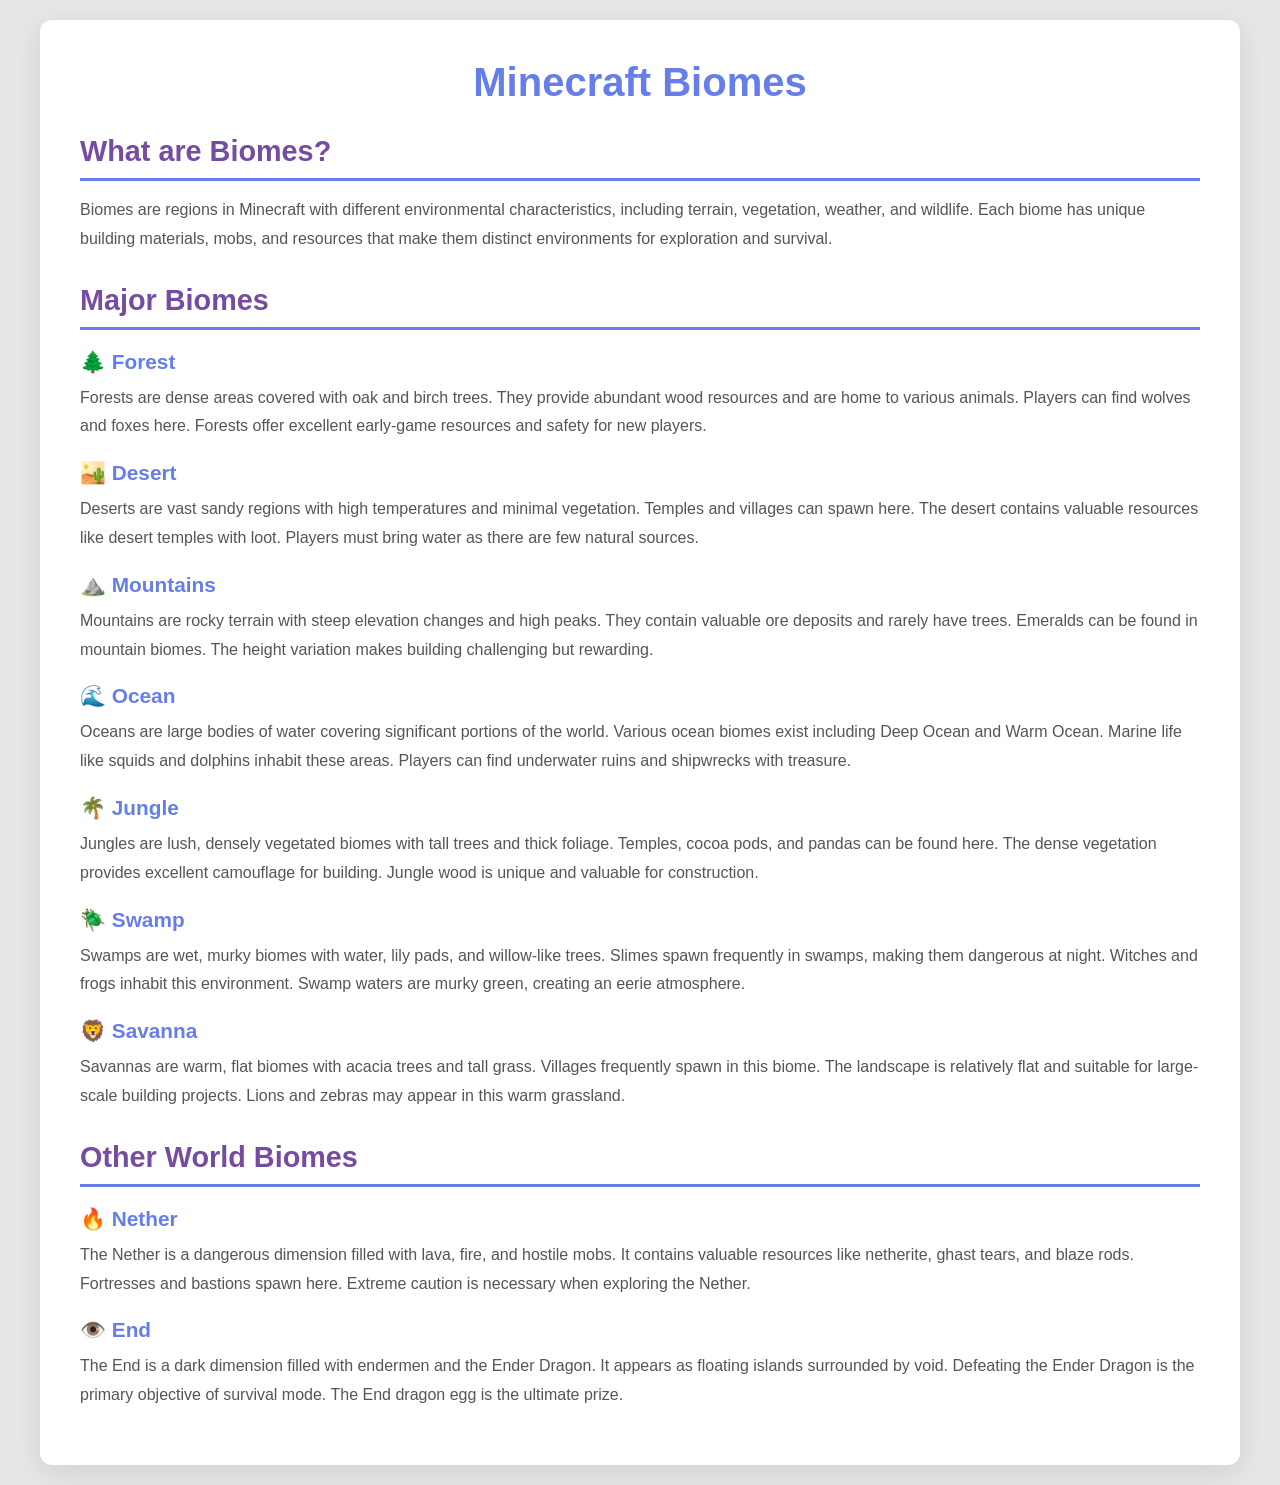
==== pages/biomes.html @ f0728269 "nothing surprising" ====
<!DOCTYPE html>
<html lang="en">
<head>
    <meta charset="UTF-8">
    <meta name="viewport" content="width=device-width, initial-scale=1.0">
    <title>MineWiki - Biomes</title>
    <link rel="stylesheet" href="/css/style4.css">
</head>
<body>
    <div>
        <h1>Minecraft Biomes</h1>

        <h2 id="what-are-biomes">What are Biomes?</h2>
        <p>Biomes are regions in Minecraft with different environmental characteristics, including terrain, vegetation, weather, and wildlife. Each biome has unique building materials, mobs, and resources that make them distinct environments for exploration and survival.</p>
        
        <h2 id="major-biomes">Major Biomes</h2>

        <h3 id="forest">🌲 Forest</h3>
        <p>Forests are dense areas covered with oak and birch trees. They provide abundant wood resources and are home to various animals. Players can find wolves and foxes here. Forests offer excellent early-game resources and safety for new players.</p>

        <h3 id="desert">🏜️ Desert</h3>
        <p>Deserts are vast sandy regions with high temperatures and minimal vegetation. Temples and villages can spawn here. The desert contains valuable resources like desert temples with loot. Players must bring water as there are few natural sources.</p>
        
        <h3 id="mountains">⛰️ Mountains</h3>
        <p>Mountains are rocky terrain with steep elevation changes and high peaks. They contain valuable ore deposits and rarely have trees. Emeralds can be found in mountain biomes. The height variation makes building challenging but rewarding.</p>
        
        <h3 id="ocean">🌊 Ocean</h3>
        <p>Oceans are large bodies of water covering significant portions of the world. Various ocean biomes exist including Deep Ocean and Warm Ocean. Marine life like squids and dolphins inhabit these areas. Players can find underwater ruins and shipwrecks with treasure.</p>
        
        <h3 id="jungle">🌴 Jungle</h3>
        <p>Jungles are lush, densely vegetated biomes with tall trees and thick foliage. Temples, cocoa pods, and pandas can be found here. The dense vegetation provides excellent camouflage for building. Jungle wood is unique and valuable for construction.</p>
        
        <h3 id="swamp">🪲 Swamp</h3>
        <p>Swamps are wet, murky biomes with water, lily pads, and willow-like trees. Slimes spawn frequently in swamps, making them dangerous at night. Witches and frogs inhabit this environment. Swamp waters are murky green, creating an eerie atmosphere.</p>

        <h3 id="savanna">🦁 Savanna</h3>
        <p>Savannas are warm, flat biomes with acacia trees and tall grass. Villages frequently spawn in this biome. The landscape is relatively flat and suitable for large-scale building projects. Lions and zebras may appear in this warm grassland.</p>

        <h2 id="other-world-biomes">Other World Biomes</h2>
        
        <h3 id="nether">🔥 Nether</h3>
        <p>The Nether is a dangerous dimension filled with lava, fire, and hostile mobs. It contains valuable resources like netherite, ghast tears, and blaze rods. Fortresses and bastions spawn here. Extreme caution is necessary when exploring the Nether.</p>
        
        <h3 id="end">👁️ End</h3>
        <p>The End is a dark dimension filled with endermen and the Ender Dragon. It appears as floating islands surrounded by void. Defeating the Ender Dragon is the primary objective of survival mode. The End dragon egg is the ultimate prize.</p>
        
    </div>
</body>
</html>
---- css/style4.css ----
* {
    margin: 0;
    padding: 0;
    box-sizing: border-box;
}

body {
    font-family: Google Sans, sans-serif;
    background:#e7e7e7;
    color: #333;
    min-height: 100vh;
    padding: 20px;
}

div {
    background: white;
    border-radius: 12px;
    box-shadow: 0 8px 32px rgba(0, 0, 0, 0.1);
    padding: 40px;
    max-width: 1200px;
    margin: 0 auto;
    font-family: Google Sans, sans-serif;
}

h1 {
    color: #667eea;
    font-size: 2.5em;
    margin-bottom: 20px;
    text-align: center;
}

h2 {
    color: #764ba2;
    font-size: 1.8em;
    margin: 30px 0 15px 0;
    border-bottom: 3px solid #667eea;
    padding-bottom: 10px;
}

h3 {
    color: #667eea;
    font-size: 1.3em;
    margin: 20px 0 10px 0;
}

h4 {
    color: #555;
    font-size: 1em;
    margin: 15px 0 8px 0;
}

p {
    line-height: 1.8;
    color: #555;
    margin-bottom: 15px;
}

a {
    color: #667eea;
    text-decoration: none;
    transition: all 0.3s ease;
}

a:hover {
    color: #764ba2;
    text-decoration: underline;
}
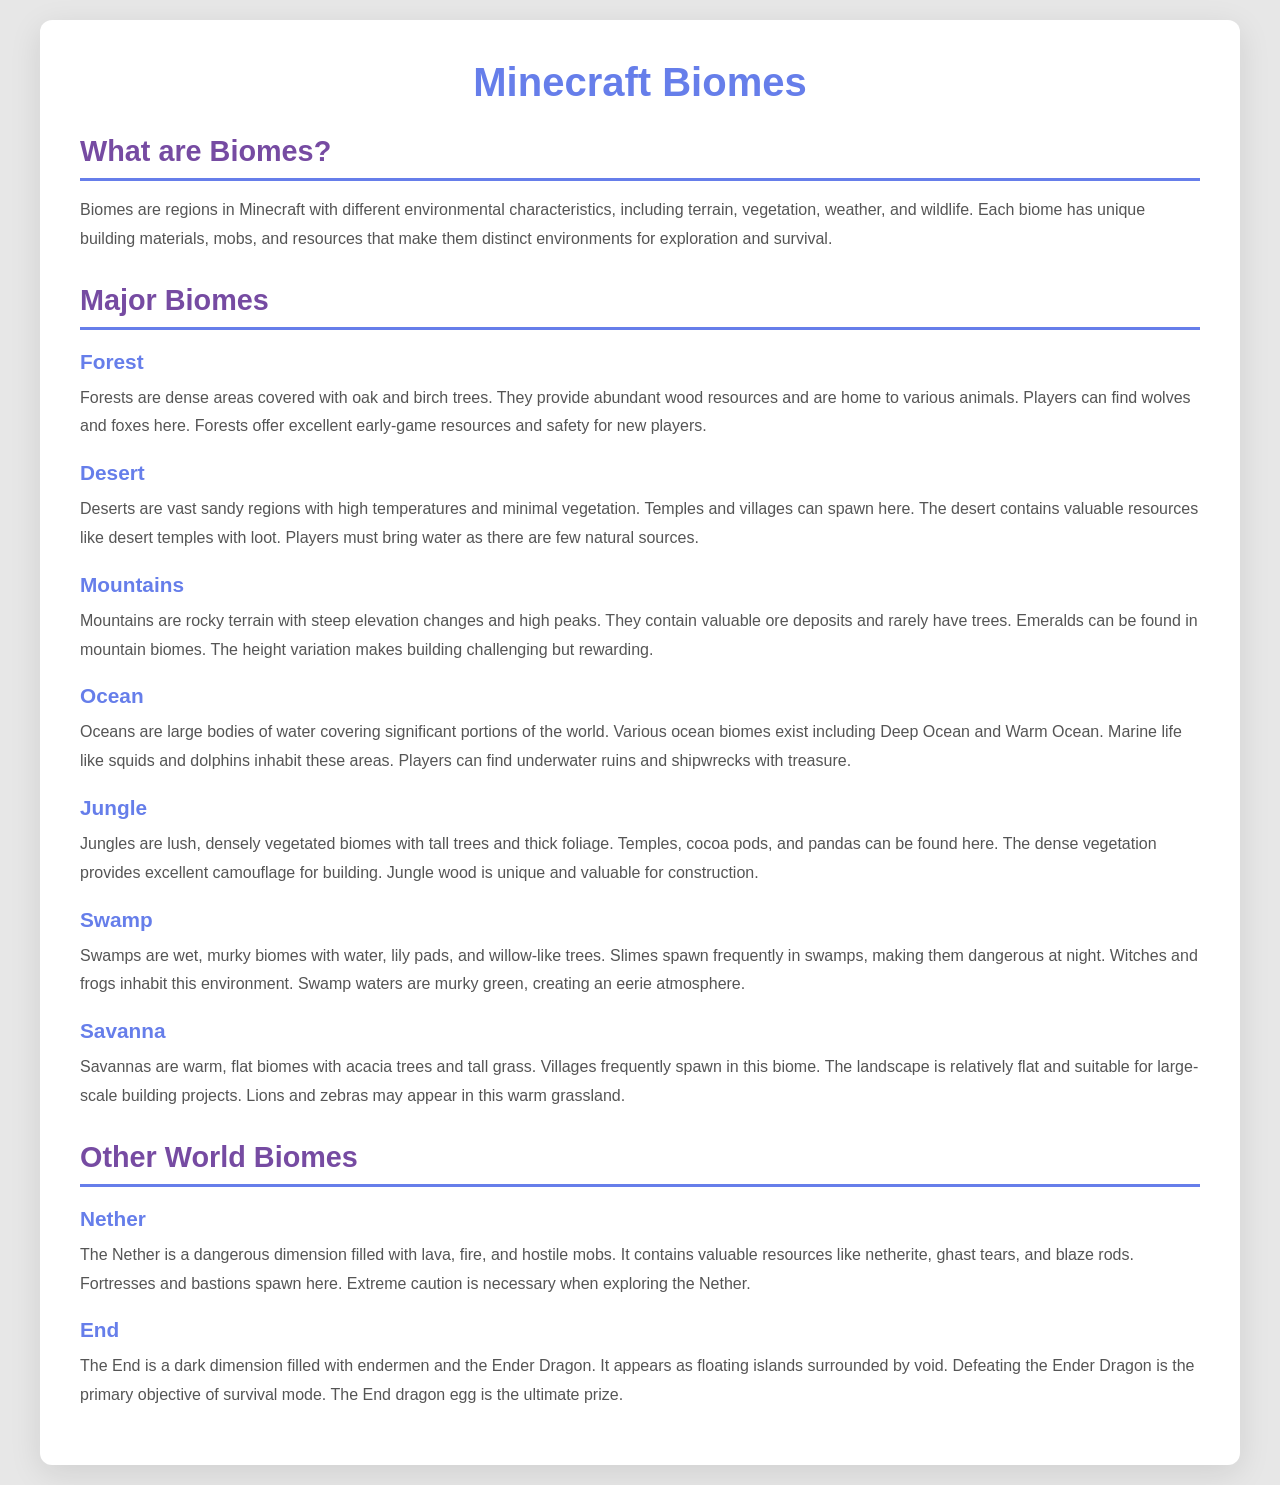
==== commit 4e6f2d75: "fixed errors with pages and css" ====
--- a/pages/biomes.html
+++ b/pages/biomes.html
@@ -4,7 +4,7 @@
     <meta charset="UTF-8">
     <meta name="viewport" content="width=device-width, initial-scale=1.0">
     <title>MineWiki - Biomes</title>
-    <link rel="stylesheet" href="/css/style4.css">
+    <link rel="stylesheet" href="../css/style4.css">
 </head>
 <body>
     <div>
@@ -15,35 +15,34 @@
         
         <h2 id="major-biomes">Major Biomes</h2>
 
-        <h3 id="forest">🌲 Forest</h3>
+        <h3 id="forest">Forest</h3>
         <p>Forests are dense areas covered with oak and birch trees. They provide abundant wood resources and are home to various animals. Players can find wolves and foxes here. Forests offer excellent early-game resources and safety for new players.</p>
 
-        <h3 id="desert">🏜️ Desert</h3>
+        <h3 id="desert">Desert</h3>
         <p>Deserts are vast sandy regions with high temperatures and minimal vegetation. Temples and villages can spawn here. The desert contains valuable resources like desert temples with loot. Players must bring water as there are few natural sources.</p>
         
-        <h3 id="mountains">⛰️ Mountains</h3>
+        <h3 id="mountains">Mountains</h3>
         <p>Mountains are rocky terrain with steep elevation changes and high peaks. They contain valuable ore deposits and rarely have trees. Emeralds can be found in mountain biomes. The height variation makes building challenging but rewarding.</p>
         
-        <h3 id="ocean">🌊 Ocean</h3>
+        <h3 id="ocean">Ocean</h3>
         <p>Oceans are large bodies of water covering significant portions of the world. Various ocean biomes exist including Deep Ocean and Warm Ocean. Marine life like squids and dolphins inhabit these areas. Players can find underwater ruins and shipwrecks with treasure.</p>
         
-        <h3 id="jungle">🌴 Jungle</h3>
+        <h3 id="jungle">Jungle</h3>
         <p>Jungles are lush, densely vegetated biomes with tall trees and thick foliage. Temples, cocoa pods, and pandas can be found here. The dense vegetation provides excellent camouflage for building. Jungle wood is unique and valuable for construction.</p>
         
-        <h3 id="swamp">🪲 Swamp</h3>
+        <h3 id="swamp">Swamp</h3>
         <p>Swamps are wet, murky biomes with water, lily pads, and willow-like trees. Slimes spawn frequently in swamps, making them dangerous at night. Witches and frogs inhabit this environment. Swamp waters are murky green, creating an eerie atmosphere.</p>
 
-        <h3 id="savanna">🦁 Savanna</h3>
+        <h3 id="savanna">Savanna</h3>
         <p>Savannas are warm, flat biomes with acacia trees and tall grass. Villages frequently spawn in this biome. The landscape is relatively flat and suitable for large-scale building projects. Lions and zebras may appear in this warm grassland.</p>
 
         <h2 id="other-world-biomes">Other World Biomes</h2>
         
-        <h3 id="nether">🔥 Nether</h3>
+        <h3 id="nether">Nether</h3>
         <p>The Nether is a dangerous dimension filled with lava, fire, and hostile mobs. It contains valuable resources like netherite, ghast tears, and blaze rods. Fortresses and bastions spawn here. Extreme caution is necessary when exploring the Nether.</p>
         
-        <h3 id="end">👁️ End</h3>
+        <h3 id="end">End</h3>
         <p>The End is a dark dimension filled with endermen and the Ender Dragon. It appears as floating islands surrounded by void. Defeating the Ender Dragon is the primary objective of survival mode. The End dragon egg is the ultimate prize.</p>
-        
     </div>
 </body>
 </html>
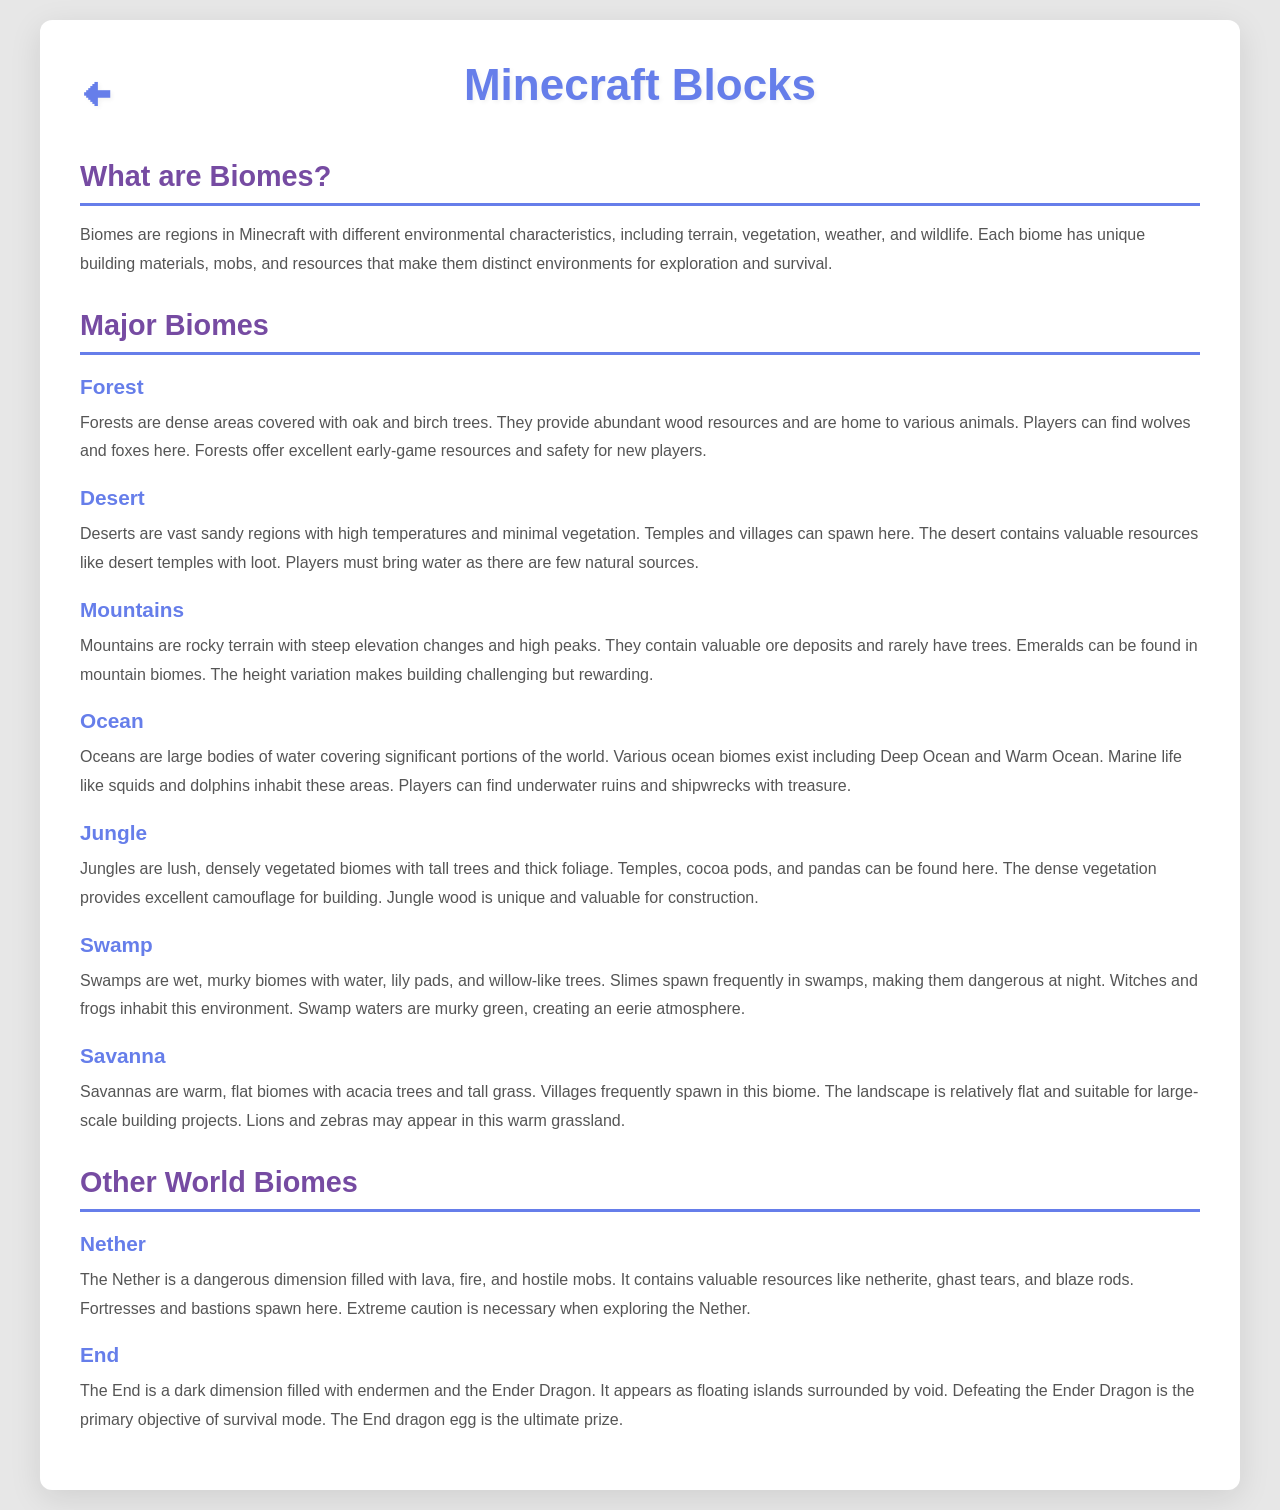
==== commit 36a9c742: "Add files via upload" ====
--- a/pages/biomes.html
+++ b/pages/biomes.html
@@ -7,9 +7,44 @@
     <link rel="stylesheet" href="../css/style4.css">
 </head>
 <body>
+<style>
+        div1{
+            font-size: 22px;
+            display: flex;
+            justify-content: center;
+            align-items: center;
+            position: relative;
+        }
+
+        div1 h4{
+            position: absolute;
+            left: 0;
+            font-size: 1.5em;
+            margin-bottom: 20px;
+            text-shadow: 2px 2px 4px rgba(0, 0, 0, 0.05);
+            text-align: left;
+            margin: 0;
+        }
+
+        div1 h4 a{
+            color: #667eea;
+            text-decoration: none;
+        }
+
+        div1 h1{
+            color: #667eea;
+            font-size: 2em;
+            margin-bottom: 20px;
+            text-align: center;
+            text-shadow: 2px 2px 4px rgba(0, 0, 0, 0.05);
+
+        }
+    </style>
     <div>
-        <h1>Minecraft Biomes</h1>
-
+        <div1>
+            <h4><a href="../index.html">🠈</a></h4>
+            <h1>Minecraft Blocks</h1>
+        </div1>
         <h2 id="what-are-biomes">What are Biomes?</h2>
         <p>Biomes are regions in Minecraft with different environmental characteristics, including terrain, vegetation, weather, and wildlife. Each biome has unique building materials, mobs, and resources that make them distinct environments for exploration and survival.</p>
         
